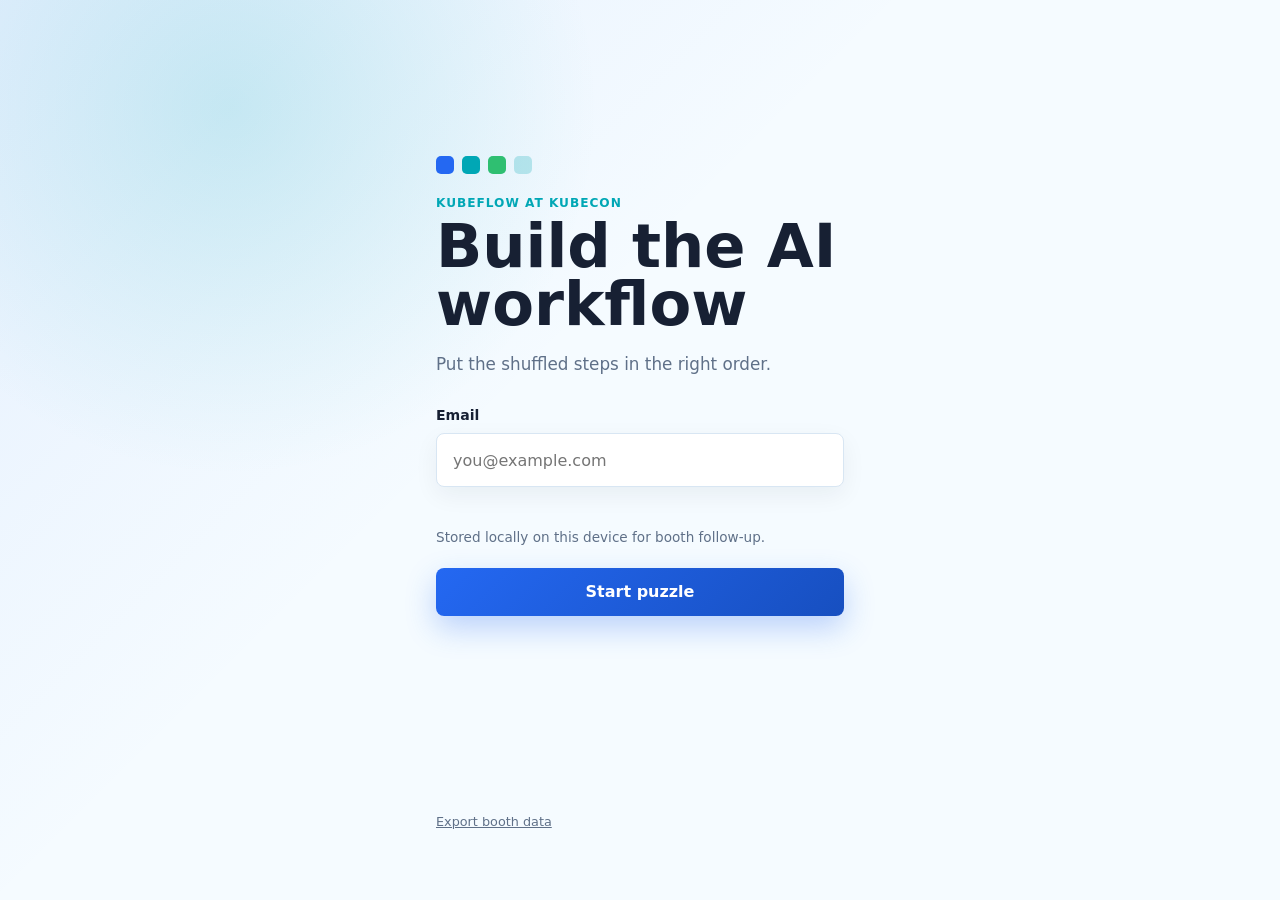
==== index.html @ bebbb447 "Add Kubeflow booth game Signed-off-by: XploY04 <2004agarwalyash@gmail.com>" ====
<!doctype html>
<html lang="en">
  <head>
    <meta charset="utf-8">
    <meta name="viewport" content="width=device-width, initial-scale=1">
    <title>Kubeflow Booth Game</title>
    <link rel="stylesheet" href="styles.css">
  </head>
  <body>
    <main class="app-shell">
      <section id="landingScreen" class="screen landing-screen" aria-labelledby="landingTitle">
        <div class="brand-mark" aria-hidden="true">
          <span></span>
          <span></span>
          <span></span>
        </div>
        <p class="eyebrow">Kubeflow at KubeCon</p>
        <h1 id="landingTitle">Build the AI workflow</h1>
        <p class="intro">Put the shuffled steps in the right order.</p>

        <form id="emailForm" class="email-form" novalidate>
          <label for="emailInput">Email</label>
          <input id="emailInput" type="text" inputmode="email" autocomplete="email" placeholder="you@example.com" required>
          <p id="emailError" class="form-error" role="alert"></p>
          <p class="privacy-note">Stored locally on this device for booth follow-up.</p>
          <button class="primary-button" type="submit">Start puzzle</button>
        </form>
      </section>

      <section id="gameScreen" class="screen game-screen is-hidden" aria-labelledby="puzzleTitle">
        <header class="game-header">
          <div>
            <p class="eyebrow">Workflow puzzle</p>
            <h2 id="puzzleTitle"></h2>
          </div>
          <span id="scoreChip" class="score-chip">0 solved</span>
        </header>

        <p class="game-instruction">Tap one card, then tap another to swap them.</p>
        <div id="feedback" class="feedback" aria-live="polite"></div>
        <ol id="cardList" class="card-list" aria-label="Workflow steps"></ol>

        <div class="sticky-actions">
          <button id="shuffleButton" class="secondary-button" type="button">Shuffle</button>
          <button id="checkButton" class="primary-button" type="button">Check order</button>
        </div>
      </section>

      <section id="winScreen" class="screen win-screen is-hidden" aria-labelledby="winTitle">
        <div class="confetti" aria-hidden="true">
          <span></span>
          <span></span>
          <span></span>
          <span></span>
          <span></span>
          <span></span>
        </div>
        <p class="eyebrow">Puzzle complete</p>
        <h2 id="winTitle">You built a Kubeflow workflow.</h2>
        <p id="winExplanation" class="win-copy"></p>
        <div class="win-stats">
          <span id="attemptCount">0 checks</span>
          <span id="solvedCount">0 solved</span>
        </div>
        <div class="win-actions">
          <button id="nextButton" class="primary-button" type="button">Next puzzle</button>
          <button id="restartButton" class="secondary-button" type="button">Restart this puzzle</button>
        </div>
      </section>
    </main>

    <footer class="staff-footer">
      <button id="exportButton" type="button">Export booth data</button>
    </footer>

    <script src="app.js"></script>
  </body>
</html>
---- styles.css ----
:root {
  --background: #f5fbff;
  --surface: #ffffff;
  --text: #172033;
  --muted: #5f7088;
  --primary: #2468f2;
  --teal: #00a7b5;
  --success: #2fbf71;
  --warning: #f7b731;
  --border: #d8e6f3;
  --soft-blue: #e8f2ff;
  --shadow: 0 18px 48px rgba(23, 32, 51, 0.12);
}

* {
  box-sizing: border-box;
}

html {
  min-height: 100%;
  background: var(--background);
}

body {
  min-height: 100vh;
  margin: 0;
  color: var(--text);
  font-family: Inter, ui-sans-serif, system-ui, -apple-system, BlinkMacSystemFont, "Segoe UI", sans-serif;
  background:
    radial-gradient(circle at 18% 12%, rgba(0, 167, 181, 0.16), transparent 28%),
    linear-gradient(135deg, rgba(36, 104, 242, 0.08), transparent 42%),
    var(--background);
}

body::before {
  position: fixed;
  inset: 0;
  z-index: -1;
  content: "";
  background-image:
    linear-gradient(rgba(36, 104, 242, 0.08) 1px, transparent 1px),
    linear-gradient(90deg, rgba(36, 104, 242, 0.08) 1px, transparent 1px);
  background-size: 38px 38px;
  mask-image: linear-gradient(to bottom, rgba(0, 0, 0, 0.8), transparent 80%);
}

button,
input {
  font: inherit;
}

button {
  min-height: 48px;
  border: 0;
  cursor: pointer;
}

.app-shell {
  width: min(100%, 440px);
  min-height: calc(100vh - 48px);
  margin: 0 auto;
  padding: 18px 16px 96px;
}

.screen {
  position: relative;
  min-height: calc(100vh - 160px);
}

.is-hidden {
  display: none;
}

.landing-screen,
.win-screen {
  display: flex;
  flex-direction: column;
  justify-content: center;
}

.screen.is-hidden {
  display: none;
}

.brand-mark {
  display: grid;
  grid-template-columns: repeat(3, 18px);
  gap: 8px;
  margin-bottom: 22px;
}

.brand-mark span {
  width: 18px;
  height: 18px;
  border-radius: 5px;
  background: var(--primary);
  box-shadow: 26px 0 0 rgba(0, 167, 181, 0.24);
}

.brand-mark span:nth-child(2) {
  background: var(--teal);
}

.brand-mark span:nth-child(3) {
  background: var(--success);
}

.eyebrow {
  margin: 0 0 8px;
  color: var(--teal);
  font-size: 0.76rem;
  font-weight: 800;
  letter-spacing: 0.08em;
  text-transform: uppercase;
}

h1,
h2 {
  margin: 0;
  letter-spacing: 0;
}

h1 {
  max-width: 11ch;
  font-size: clamp(2.45rem, 14vw, 3.8rem);
  line-height: 0.95;
}

h2 {
  font-size: 1.55rem;
  line-height: 1.08;
}

.intro,
.game-instruction,
.win-copy,
.privacy-note {
  color: var(--muted);
  line-height: 1.5;
}

.intro {
  margin: 18px 0 30px;
  font-size: 1.05rem;
}

.email-form {
  display: grid;
  gap: 10px;
}

.email-form label {
  color: var(--text);
  font-size: 0.88rem;
  font-weight: 750;
}

.email-form input {
  width: 100%;
  min-height: 54px;
  padding: 0 16px;
  border: 1px solid var(--border);
  border-radius: 8px;
  color: var(--text);
  background: var(--surface);
  box-shadow: 0 8px 24px rgba(23, 32, 51, 0.06);
  outline: none;
}

.email-form input:focus {
  border-color: var(--primary);
  box-shadow: 0 0 0 4px rgba(36, 104, 242, 0.14);
}

.form-error {
  min-height: 20px;
  margin: 0;
  color: #ba3f3f;
  font-size: 0.88rem;
}

.privacy-note {
  margin: 0 0 10px;
  font-size: 0.85rem;
}

.primary-button,
.secondary-button {
  width: 100%;
  border-radius: 8px;
  font-weight: 800;
}

.primary-button {
  color: #ffffff;
  background: linear-gradient(135deg, var(--primary), #174fc0);
  box-shadow: 0 12px 30px rgba(36, 104, 242, 0.28);
}

.secondary-button {
  border: 1px solid var(--border);
  color: var(--primary);
  background: var(--surface);
}

.game-header {
  display: flex;
  align-items: flex-start;
  justify-content: space-between;
  gap: 14px;
  padding-top: 8px;
}

.score-chip {
  flex: 0 0 auto;
  min-height: 34px;
  padding: 8px 10px;
  border: 1px solid rgba(0, 167, 181, 0.22);
  border-radius: 999px;
  color: var(--teal);
  background: rgba(0, 167, 181, 0.08);
  font-size: 0.82rem;
  font-weight: 800;
}

.game-instruction {
  margin: 14px 0 10px;
  font-size: 0.95rem;
}

.feedback {
  min-height: 44px;
  margin-bottom: 10px;
  padding: 10px 12px;
  border-radius: 8px;
  color: var(--muted);
  background: rgba(255, 255, 255, 0.72);
  border: 1px solid rgba(216, 230, 243, 0.82);
  font-size: 0.9rem;
  line-height: 1.35;
}

.feedback.is-warning {
  color: #7a5108;
  background: rgba(247, 183, 49, 0.15);
  border-color: rgba(247, 183, 49, 0.42);
}

.card-list {
  position: relative;
  display: grid;
  gap: 12px;
  margin: 0;
  padding: 0 0 12px;
  list-style: none;
  counter-reset: card-step;
}

.card-list::before {
  position: absolute;
  top: 22px;
  bottom: 34px;
  left: 22px;
  width: 2px;
  content: "";
  background: linear-gradient(to bottom, rgba(36, 104, 242, 0.22), rgba(0, 167, 181, 0.2));
}

.workflow-card {
  position: relative;
  display: grid;
  grid-template-columns: 44px 1fr;
  gap: 12px;
  width: 100%;
  min-height: 88px;
  padding: 14px;
  border: 1px solid var(--border);
  border-radius: 8px;
  color: var(--text);
  text-align: left;
  background: rgba(255, 255, 255, 0.94);
  box-shadow: 0 10px 26px rgba(23, 32, 51, 0.08);
}

.card-position {
  display: grid;
  width: 38px;
  height: 38px;
  place-items: center;
  border-radius: 50%;
  color: #ffffff;
  background: var(--primary);
  font-size: 0.86rem;
  font-weight: 850;
}

.workflow-card.is-selected {
  border-color: var(--primary);
  box-shadow: 0 0 0 4px rgba(36, 104, 242, 0.16), 0 12px 28px rgba(23, 32, 51, 0.12);
}

.workflow-card.is-wrong {
  border-color: rgba(247, 183, 49, 0.8);
  background: #fffaf0;
}

.card-action {
  display: block;
  margin-bottom: 7px;
  font-size: 1.08rem;
  font-weight: 850;
  line-height: 1.14;
}

.card-component {
  display: inline-flex;
  max-width: 100%;
  min-height: 28px;
  align-items: center;
  padding: 5px 9px;
  border-radius: 999px;
  color: var(--primary);
  background: var(--soft-blue);
  font-size: 0.78rem;
  font-weight: 800;
  line-height: 1.2;
}

.card-hint {
  display: block;
  margin-top: 8px;
  color: #7a5108;
  font-size: 0.84rem;
  line-height: 1.35;
}

.sticky-actions {
  position: fixed;
  right: max(16px, calc((100vw - 440px) / 2 + 16px));
  bottom: 0;
  left: max(16px, calc((100vw - 440px) / 2 + 16px));
  display: grid;
  grid-template-columns: 0.86fr 1.14fr;
  gap: 10px;
  padding: 12px 0 16px;
  background: linear-gradient(to top, var(--background) 76%, rgba(245, 251, 255, 0));
}

.win-screen {
  text-align: left;
}

.win-copy {
  margin: 18px 0;
  font-size: 1rem;
}

.win-stats {
  display: flex;
  gap: 10px;
  margin-bottom: 22px;
}

.win-stats span {
  padding: 9px 11px;
  border-radius: 999px;
  color: var(--teal);
  background: rgba(0, 167, 181, 0.08);
  font-size: 0.86rem;
  font-weight: 850;
}

.win-actions {
  display: grid;
  gap: 10px;
}

.confetti {
  position: absolute;
  inset: 0;
  pointer-events: none;
  overflow: hidden;
}

.confetti span {
  position: absolute;
  top: 8%;
  width: 9px;
  height: 18px;
  border-radius: 3px;
  background: var(--primary);
  animation: fall 1.2s ease-out both;
}

.confetti span:nth-child(1) {
  left: 10%;
}

.confetti span:nth-child(2) {
  left: 24%;
  background: var(--teal);
  animation-delay: 0.08s;
}

.confetti span:nth-child(3) {
  left: 42%;
  background: var(--warning);
  animation-delay: 0.16s;
}

.confetti span:nth-child(4) {
  left: 58%;
  background: var(--success);
  animation-delay: 0.04s;
}

.confetti span:nth-child(5) {
  left: 74%;
  background: var(--primary);
  animation-delay: 0.2s;
}

.confetti span:nth-child(6) {
  left: 88%;
  background: var(--teal);
  animation-delay: 0.12s;
}

.staff-footer {
  width: min(100%, 440px);
  margin: -48px auto 0;
  padding: 0 16px 14px;
}

.staff-footer button {
  min-height: 34px;
  padding: 0;
  color: var(--muted);
  background: transparent;
  font-size: 0.8rem;
  text-decoration: underline;
}

@keyframes fall {
  0% {
    opacity: 0;
    transform: translateY(-20px) rotate(0deg);
  }

  18% {
    opacity: 1;
  }

  100% {
    opacity: 0;
    transform: translateY(180px) rotate(220deg);
  }
}

@media (min-width: 720px) {
  .app-shell {
    padding-top: 36px;
  }

  .screen {
    min-height: 700px;
  }
}

@media (prefers-reduced-motion: reduce) {
  *,
  *::before,
  *::after {
    scroll-behavior: auto !important;
    animation-duration: 0.01ms !important;
    animation-iteration-count: 1 !important;
    transition-duration: 0.01ms !important;
  }
}
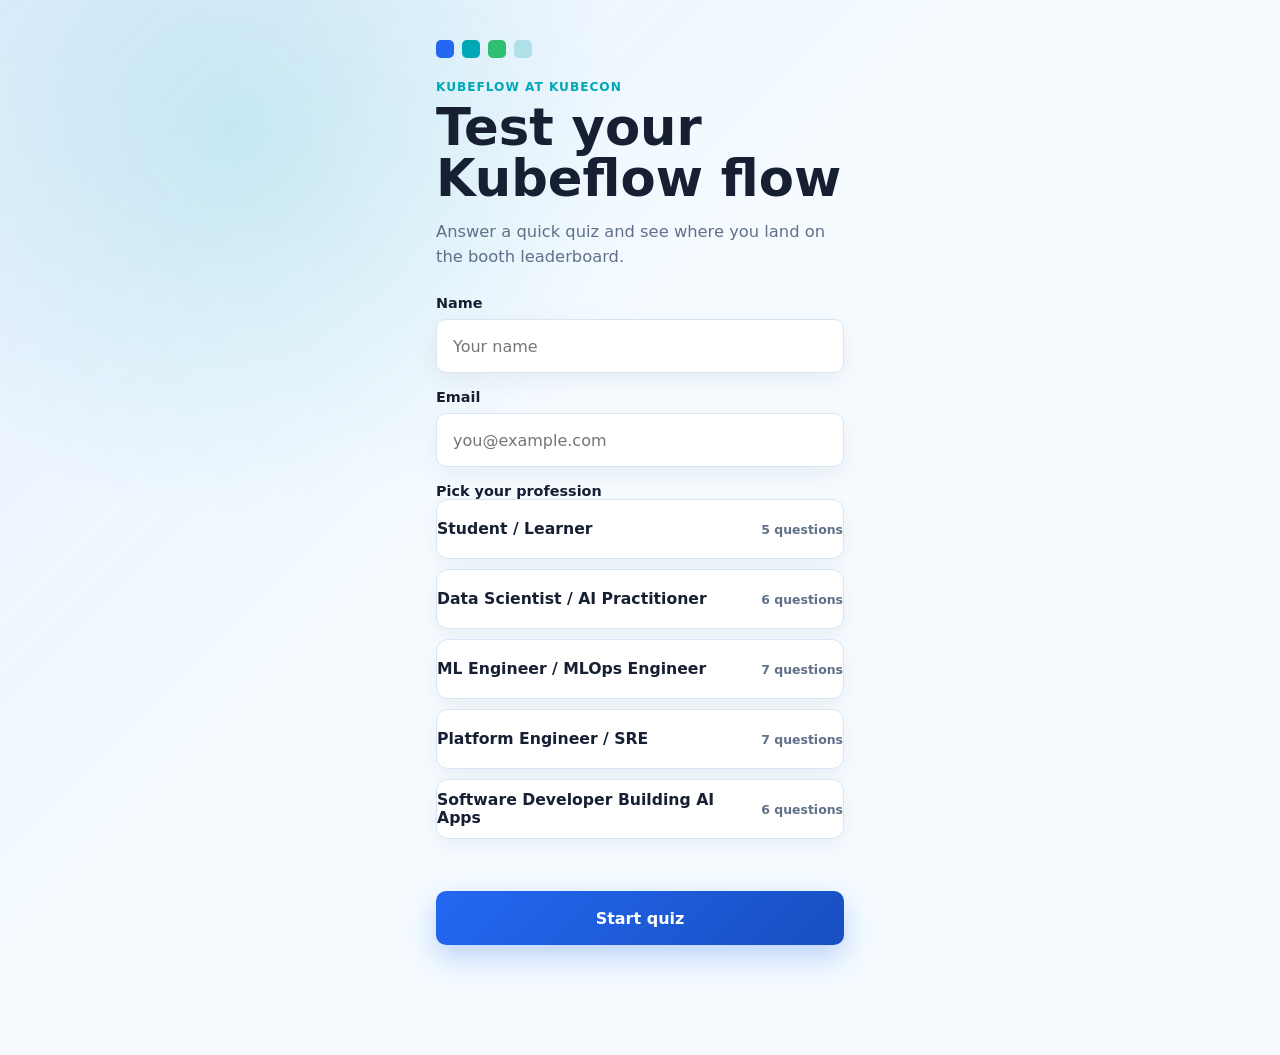
==== commit f8fb253e: "Convert booth game to Kubeflow quiz Signed-off-by: XploY04 <2004agarwalyash@gmail.com>" ====
--- a/index.html
+++ b/index.html
@@ -2,77 +2,119 @@
 <html lang="en">
   <head>
     <meta charset="utf-8">
-    <meta name="viewport" content="width=device-width, initial-scale=1">
-    <title>Kubeflow Booth Game</title>
+    <meta name="viewport" content="width=device-width, initial-scale=1, viewport-fit=cover">
+    <title>Test your Kubeflow flow</title>
     <link rel="stylesheet" href="styles.css">
   </head>
   <body>
     <main class="app-shell">
-      <section id="landingScreen" class="screen landing-screen" aria-labelledby="landingTitle">
+      <!-- 1. Start screen -->
+      <section id="startScreen" class="screen start-screen" aria-labelledby="startTitle">
         <div class="brand-mark" aria-hidden="true">
           <span></span>
           <span></span>
           <span></span>
         </div>
         <p class="eyebrow">Kubeflow at KubeCon</p>
-        <h1 id="landingTitle">Build the AI workflow</h1>
-        <p class="intro">Put the shuffled steps in the right order.</p>
+        <h1 id="startTitle">Test your Kubeflow flow</h1>
+        <p class="intro">Answer a quick quiz and see where you land on the booth leaderboard.</p>
 
-        <form id="emailForm" class="email-form" novalidate>
-          <label for="emailInput">Email</label>
-          <input id="emailInput" type="text" inputmode="email" autocomplete="email" placeholder="you@example.com" required>
-          <p id="emailError" class="form-error" role="alert"></p>
-          <p class="privacy-note">Stored locally on this device for booth follow-up.</p>
-          <button class="primary-button" type="submit">Start puzzle</button>
+        <form id="startForm" class="start-form" novalidate>
+          <div class="field">
+            <label for="nameInput">Name</label>
+            <input id="nameInput" type="text" autocomplete="name" placeholder="Your name" required>
+          </div>
+
+          <div class="field">
+            <label for="emailInput">Email</label>
+            <input id="emailInput" type="email" inputmode="email" autocomplete="email" placeholder="you@example.com" required>
+          </div>
+
+          <fieldset class="field profession-field">
+            <legend>Pick your profession</legend>
+            <div id="professionGroup" class="profession-group"></div>
+          </fieldset>
+
+          <p id="startError" class="form-error" role="alert"></p>
+          <button class="primary-button" type="submit">Start quiz</button>
         </form>
       </section>
 
-      <section id="gameScreen" class="screen game-screen is-hidden" aria-labelledby="puzzleTitle">
-        <header class="game-header">
-          <div>
-            <p class="eyebrow">Workflow puzzle</p>
-            <h2 id="puzzleTitle"></h2>
+      <!-- 2. Quiz screen -->
+      <section id="quizScreen" class="screen quiz-screen is-hidden" aria-labelledby="questionPrompt">
+        <header class="quiz-header">
+          <span id="professionPill" class="pill pill-teal"></span>
+          <div class="quiz-meters">
+            <span id="progressLabel" class="meter">Question 1 of 5</span>
+            <span id="timerLabel" class="meter meter-time" aria-live="off">0:00</span>
+            <span id="correctLabel" class="meter meter-correct">0 correct</span>
           </div>
-          <span id="scoreChip" class="score-chip">0 solved</span>
+          <div class="progress-track" aria-hidden="true">
+            <span id="progressBar" class="progress-fill"></span>
+          </div>
         </header>
 
-        <p class="game-instruction">Tap one card, then tap another to swap them.</p>
-        <div id="feedback" class="feedback" aria-live="polite"></div>
-        <ol id="cardList" class="card-list" aria-label="Workflow steps"></ol>
+        <h2 id="questionPrompt" class="question-prompt"></h2>
+        <ul id="optionsList" class="options-list" aria-label="Answer options"></ul>
 
         <div class="sticky-actions">
-          <button id="shuffleButton" class="secondary-button" type="button">Shuffle</button>
-          <button id="checkButton" class="primary-button" type="button">Check order</button>
+          <button id="nextButton" class="primary-button" type="button" disabled>Next</button>
         </div>
       </section>
 
-      <section id="winScreen" class="screen win-screen is-hidden" aria-labelledby="winTitle">
-        <div class="confetti" aria-hidden="true">
-          <span></span>
-          <span></span>
-          <span></span>
-          <span></span>
-          <span></span>
-          <span></span>
+      <!-- 3. Result screen -->
+      <section id="resultScreen" class="screen result-screen is-hidden" aria-labelledby="resultTitle">
+        <p class="eyebrow">Quiz complete</p>
+        <h2 id="resultTitle">Nice work!</h2>
+
+        <div class="score-hero">
+          <span class="score-hero-label">Your score</span>
+          <span id="resultScore" class="score-hero-value">0</span>
         </div>
-        <p class="eyebrow">Puzzle complete</p>
-        <h2 id="winTitle">You built a Kubeflow workflow.</h2>
-        <p id="winExplanation" class="win-copy"></p>
-        <div class="win-stats">
-          <span id="attemptCount">0 checks</span>
-          <span id="solvedCount">0 solved</span>
+
+        <div class="result-stats">
+          <div class="stat-card">
+            <span class="stat-label">Correct</span>
+            <span id="resultCorrect" class="stat-value">0 / 0</span>
+          </div>
+          <div class="stat-card">
+            <span class="stat-label">Time</span>
+            <span id="resultTime" class="stat-value">0:00</span>
+          </div>
+          <div class="stat-card stat-card-wide">
+            <span class="stat-label">Profession</span>
+            <span id="resultProfession" class="stat-value"></span>
+          </div>
         </div>
-        <div class="win-actions">
-          <button id="nextButton" class="primary-button" type="button">Next puzzle</button>
-          <button id="restartButton" class="secondary-button" type="button">Restart this puzzle</button>
+
+        <div class="summary-card">
+          <p class="summary-title">What you just learned</p>
+          <p id="resultSummary" class="summary-copy"></p>
+        </div>
+
+        <p id="resultNote" class="result-note is-hidden" role="alert"></p>
+
+        <div class="stacked-actions">
+          <button id="viewLeaderboardButton" class="primary-button" type="button">View leaderboard</button>
+          <button id="tryAgainButton" class="secondary-button" type="button">Try again</button>
+        </div>
+      </section>
+
+      <!-- 4. Leaderboard screen -->
+      <section id="leaderboardScreen" class="screen leaderboard-screen is-hidden" aria-labelledby="leaderboardTitle">
+        <p class="eyebrow">Booth leaderboard</p>
+        <h2 id="leaderboardTitle">Top players</h2>
+        <p id="leaderboardNote" class="leaderboard-note is-hidden"></p>
+        <div id="leaderboardStatus" class="leaderboard-status">Loading leaderboard…</div>
+        <ol id="leaderboardList" class="leaderboard-list" aria-label="Leaderboard"></ol>
+
+        <div class="stacked-actions">
+          <button id="backToResultButton" class="secondary-button is-hidden" type="button">Back to result</button>
+          <button id="playAgainButton" class="primary-button" type="button">Play again</button>
         </div>
       </section>
     </main>
 
-    <footer class="staff-footer">
-      <button id="exportButton" type="button">Export booth data</button>
-    </footer>
-
-    <script src="app.js"></script>
+    <script type="module" src="app.js"></script>
   </body>
 </html>
--- a/styles.css
+++ b/styles.css
@@ -57,54 +57,20 @@
 
 .app-shell {
   width: min(100%, 440px);
-  min-height: calc(100vh - 48px);
+  min-height: 100vh;
   margin: 0 auto;
-  padding: 18px 16px 96px;
+  padding: 20px 16px 110px;
 }
 
 .screen {
   position: relative;
-  min-height: calc(100vh - 160px);
 }
 
 .is-hidden {
-  display: none;
-}
-
-.landing-screen,
-.win-screen {
-  display: flex;
-  flex-direction: column;
-  justify-content: center;
-}
-
-.screen.is-hidden {
-  display: none;
-}
-
-.brand-mark {
-  display: grid;
-  grid-template-columns: repeat(3, 18px);
-  gap: 8px;
-  margin-bottom: 22px;
-}
-
-.brand-mark span {
-  width: 18px;
-  height: 18px;
-  border-radius: 5px;
-  background: var(--primary);
-  box-shadow: 26px 0 0 rgba(0, 167, 181, 0.24);
-}
-
-.brand-mark span:nth-child(2) {
-  background: var(--teal);
-}
-
-.brand-mark span:nth-child(3) {
-  background: var(--success);
-}
-
+  display: none !important;
+}
+
+/* Shared text ----------------------------------------------------------- */
 .eyebrow {
   margin: 0 0 8px;
   color: var(--teal);
@@ -121,73 +87,51 @@
 }
 
 h1 {
-  max-width: 11ch;
-  font-size: clamp(2.45rem, 14vw, 3.8rem);
-  line-height: 0.95;
+  font-size: clamp(2.2rem, 11vw, 3.2rem);
+  line-height: 1;
 }
 
 h2 {
-  font-size: 1.55rem;
-  line-height: 1.08;
-}
-
-.intro,
-.game-instruction,
-.win-copy,
-.privacy-note {
-  color: var(--muted);
+  font-size: 1.5rem;
+  line-height: 1.12;
+}
+
+.intro {
+  margin: 16px 0 26px;
+  color: var(--muted);
+  font-size: 1.02rem;
   line-height: 1.5;
 }
 
-.intro {
-  margin: 18px 0 30px;
-  font-size: 1.05rem;
-}
-
-.email-form {
-  display: grid;
-  gap: 10px;
-}
-
-.email-form label {
-  color: var(--text);
-  font-size: 0.88rem;
-  font-weight: 750;
-}
-
-.email-form input {
-  width: 100%;
-  min-height: 54px;
-  padding: 0 16px;
-  border: 1px solid var(--border);
-  border-radius: 8px;
-  color: var(--text);
-  background: var(--surface);
-  box-shadow: 0 8px 24px rgba(23, 32, 51, 0.06);
-  outline: none;
-}
-
-.email-form input:focus {
-  border-color: var(--primary);
-  box-shadow: 0 0 0 4px rgba(36, 104, 242, 0.14);
-}
-
-.form-error {
-  min-height: 20px;
-  margin: 0;
-  color: #ba3f3f;
-  font-size: 0.88rem;
-}
-
-.privacy-note {
-  margin: 0 0 10px;
-  font-size: 0.85rem;
-}
-
+.brand-mark {
+  display: grid;
+  grid-template-columns: repeat(3, 18px);
+  gap: 8px;
+  margin-bottom: 22px;
+}
+
+.brand-mark span {
+  width: 18px;
+  height: 18px;
+  border-radius: 5px;
+  background: var(--primary);
+  box-shadow: 26px 0 0 rgba(0, 167, 181, 0.24);
+}
+
+.brand-mark span:nth-child(2) {
+  background: var(--teal);
+}
+
+.brand-mark span:nth-child(3) {
+  background: var(--success);
+}
+
+/* Buttons --------------------------------------------------------------- */
 .primary-button,
 .secondary-button {
   width: 100%;
-  border-radius: 8px;
+  min-height: 54px;
+  border-radius: 10px;
   font-weight: 800;
 }
 
@@ -197,141 +141,240 @@
   box-shadow: 0 12px 30px rgba(36, 104, 242, 0.28);
 }
 
+.primary-button:disabled {
+  color: rgba(255, 255, 255, 0.85);
+  background: #b6c6e6;
+  box-shadow: none;
+  cursor: not-allowed;
+}
+
 .secondary-button {
   border: 1px solid var(--border);
   color: var(--primary);
   background: var(--surface);
 }
 
-.game-header {
+.stacked-actions {
+  display: grid;
+  gap: 10px;
+  margin-top: 22px;
+}
+
+/* Start screen ---------------------------------------------------------- */
+.start-form {
+  display: grid;
+  gap: 16px;
+}
+
+.field {
+  display: grid;
+  gap: 8px;
+  margin: 0;
+  padding: 0;
+  border: 0;
+}
+
+.field label,
+.field legend {
+  padding: 0;
+  color: var(--text);
+  font-size: 0.9rem;
+  font-weight: 750;
+}
+
+.field input {
+  width: 100%;
+  min-height: 54px;
+  padding: 0 16px;
+  border: 1px solid var(--border);
+  border-radius: 10px;
+  color: var(--text);
+  background: var(--surface);
+  box-shadow: 0 8px 24px rgba(23, 32, 51, 0.06);
+  outline: none;
+}
+
+.field input:focus {
+  border-color: var(--primary);
+  box-shadow: 0 0 0 4px rgba(36, 104, 242, 0.14);
+}
+
+.profession-group {
+  display: grid;
+  gap: 10px;
+}
+
+.profession-option {
+  position: relative;
   display: flex;
-  align-items: flex-start;
+  align-items: center;
   justify-content: space-between;
-  gap: 14px;
-  padding-top: 8px;
-}
-
-.score-chip {
+  gap: 12px;
+  min-height: 60px;
+  padding: 12px 16px;
+  border: 1px solid var(--border);
+  border-radius: 12px;
+  background: var(--surface);
+  box-shadow: 0 8px 22px rgba(23, 32, 51, 0.05);
+  cursor: pointer;
+}
+
+.profession-option input {
+  position: absolute;
+  opacity: 0;
+  pointer-events: none;
+}
+
+.profession-text {
+  font-size: 0.98rem;
+  font-weight: 700;
+  line-height: 1.2;
+}
+
+.profession-count {
   flex: 0 0 auto;
-  min-height: 34px;
-  padding: 8px 10px;
-  border: 1px solid rgba(0, 167, 181, 0.22);
+  color: var(--muted);
+  font-size: 0.78rem;
+  font-weight: 700;
+}
+
+.profession-option:has(input:checked) {
+  border-color: var(--primary);
+  background: var(--soft-blue);
+  box-shadow: 0 0 0 3px rgba(36, 104, 242, 0.16), 0 10px 26px rgba(23, 32, 51, 0.1);
+}
+
+.profession-option:has(input:checked) .profession-count {
+  color: var(--primary);
+}
+
+.profession-option:has(input:focus-visible) {
+  outline: 3px solid rgba(36, 104, 242, 0.4);
+  outline-offset: 2px;
+}
+
+.form-error {
+  min-height: 20px;
+  margin: 0;
+  color: #ba3f3f;
+  font-size: 0.88rem;
+  font-weight: 650;
+}
+
+/* Pills ----------------------------------------------------------------- */
+.pill {
+  display: inline-flex;
+  align-items: center;
+  min-height: 30px;
+  padding: 6px 12px;
   border-radius: 999px;
-  color: var(--teal);
-  background: rgba(0, 167, 181, 0.08);
   font-size: 0.82rem;
   font-weight: 800;
-}
-
-.game-instruction {
-  margin: 14px 0 10px;
-  font-size: 0.95rem;
-}
-
-.feedback {
-  min-height: 44px;
-  margin-bottom: 10px;
-  padding: 10px 12px;
-  border-radius: 8px;
-  color: var(--muted);
-  background: rgba(255, 255, 255, 0.72);
-  border: 1px solid rgba(216, 230, 243, 0.82);
-  font-size: 0.9rem;
-  line-height: 1.35;
-}
-
-.feedback.is-warning {
-  color: #7a5108;
-  background: rgba(247, 183, 49, 0.15);
-  border-color: rgba(247, 183, 49, 0.42);
-}
-
-.card-list {
-  position: relative;
+  line-height: 1.2;
+}
+
+.pill-teal {
+  color: var(--teal);
+  background: rgba(0, 167, 181, 0.1);
+  border: 1px solid rgba(0, 167, 181, 0.22);
+}
+
+/* Quiz screen ----------------------------------------------------------- */
+.quiz-header {
   display: grid;
   gap: 12px;
-  margin: 0;
-  padding: 0 0 12px;
+  padding-top: 4px;
+}
+
+.quiz-meters {
+  display: flex;
+  flex-wrap: wrap;
+  align-items: center;
+  gap: 8px;
+}
+
+.meter {
+  flex: 0 0 auto;
+  min-height: 32px;
+  display: inline-flex;
+  align-items: center;
+  padding: 6px 11px;
+  border-radius: 999px;
+  border: 1px solid var(--border);
+  color: var(--muted);
+  background: var(--surface);
+  font-size: 0.82rem;
+  font-weight: 750;
+}
+
+.meter-time {
+  margin-left: auto;
+  color: var(--primary);
+  border-color: rgba(36, 104, 242, 0.25);
+  background: var(--soft-blue);
+  font-variant-numeric: tabular-nums;
+}
+
+.meter-correct {
+  color: var(--success);
+  border-color: rgba(47, 191, 113, 0.3);
+  background: rgba(47, 191, 113, 0.1);
+}
+
+.progress-track {
+  height: 8px;
+  border-radius: 999px;
+  background: rgba(36, 104, 242, 0.12);
+  overflow: hidden;
+}
+
+.progress-fill {
+  display: block;
+  height: 100%;
+  width: 0;
+  border-radius: 999px;
+  background: linear-gradient(90deg, var(--primary), var(--teal));
+  transition: width 0.25s ease;
+}
+
+.question-prompt {
+  margin: 22px 0 18px;
+  font-size: 1.32rem;
+  line-height: 1.25;
+}
+
+.options-list {
+  display: grid;
+  gap: 12px;
+  margin: 0;
+  padding: 0;
   list-style: none;
-  counter-reset: card-step;
-}
-
-.card-list::before {
-  position: absolute;
-  top: 22px;
-  bottom: 34px;
-  left: 22px;
-  width: 2px;
-  content: "";
-  background: linear-gradient(to bottom, rgba(36, 104, 242, 0.22), rgba(0, 167, 181, 0.2));
-}
-
-.workflow-card {
-  position: relative;
-  display: grid;
-  grid-template-columns: 44px 1fr;
-  gap: 12px;
+}
+
+.option-button {
   width: 100%;
-  min-height: 88px;
-  padding: 14px;
-  border: 1px solid var(--border);
-  border-radius: 8px;
+  min-height: 60px;
+  padding: 14px 16px;
+  border: 1px solid var(--border);
+  border-radius: 12px;
   color: var(--text);
   text-align: left;
-  background: rgba(255, 255, 255, 0.94);
-  box-shadow: 0 10px 26px rgba(23, 32, 51, 0.08);
-}
-
-.card-position {
-  display: grid;
-  width: 38px;
-  height: 38px;
-  place-items: center;
-  border-radius: 50%;
-  color: #ffffff;
-  background: var(--primary);
-  font-size: 0.86rem;
-  font-weight: 850;
-}
-
-.workflow-card.is-selected {
+  background: var(--surface);
+  box-shadow: 0 8px 22px rgba(23, 32, 51, 0.06);
+  font-size: 1rem;
+  font-weight: 650;
+  line-height: 1.3;
+}
+
+.option-button.is-selected {
   border-color: var(--primary);
-  box-shadow: 0 0 0 4px rgba(36, 104, 242, 0.16), 0 12px 28px rgba(23, 32, 51, 0.12);
-}
-
-.workflow-card.is-wrong {
-  border-color: rgba(247, 183, 49, 0.8);
-  background: #fffaf0;
-}
-
-.card-action {
-  display: block;
-  margin-bottom: 7px;
-  font-size: 1.08rem;
-  font-weight: 850;
-  line-height: 1.14;
-}
-
-.card-component {
-  display: inline-flex;
-  max-width: 100%;
-  min-height: 28px;
-  align-items: center;
-  padding: 5px 9px;
-  border-radius: 999px;
-  color: var(--primary);
   background: var(--soft-blue);
-  font-size: 0.78rem;
-  font-weight: 800;
-  line-height: 1.2;
-}
-
-.card-hint {
-  display: block;
-  margin-top: 8px;
-  color: #7a5108;
-  font-size: 0.84rem;
-  line-height: 1.35;
+  box-shadow: 0 0 0 3px rgba(36, 104, 242, 0.18), 0 10px 26px rgba(23, 32, 51, 0.1);
+}
+
+.option-button:focus-visible {
+  outline: 3px solid rgba(36, 104, 242, 0.4);
+  outline-offset: 2px;
 }
 
 .sticky-actions {
@@ -339,131 +382,206 @@
   right: max(16px, calc((100vw - 440px) / 2 + 16px));
   bottom: 0;
   left: max(16px, calc((100vw - 440px) / 2 + 16px));
-  display: grid;
-  grid-template-columns: 0.86fr 1.14fr;
+  padding: 12px 0 calc(16px + env(safe-area-inset-bottom, 0px));
+  background: linear-gradient(to top, var(--background) 78%, rgba(245, 251, 255, 0));
+}
+
+/* Result screen --------------------------------------------------------- */
+.score-hero {
+  display: grid;
+  gap: 4px;
+  margin: 22px 0 18px;
+  padding: 22px;
+  border-radius: 16px;
+  color: #ffffff;
+  text-align: center;
+  background: linear-gradient(135deg, var(--primary), var(--teal));
+  box-shadow: 0 16px 40px rgba(36, 104, 242, 0.28);
+}
+
+.score-hero-label {
+  font-size: 0.82rem;
+  font-weight: 750;
+  letter-spacing: 0.06em;
+  text-transform: uppercase;
+  opacity: 0.9;
+}
+
+.score-hero-value {
+  font-size: 3.4rem;
+  font-weight: 850;
+  line-height: 1;
+  font-variant-numeric: tabular-nums;
+}
+
+.result-stats {
+  display: grid;
+  grid-template-columns: 1fr 1fr;
   gap: 10px;
-  padding: 12px 0 16px;
-  background: linear-gradient(to top, var(--background) 76%, rgba(245, 251, 255, 0));
-}
-
-.win-screen {
-  text-align: left;
-}
-
-.win-copy {
-  margin: 18px 0;
+}
+
+.stat-card {
+  display: grid;
+  gap: 4px;
+  padding: 14px;
+  border: 1px solid var(--border);
+  border-radius: 12px;
+  background: var(--surface);
+  box-shadow: 0 8px 22px rgba(23, 32, 51, 0.05);
+}
+
+.stat-card-wide {
+  grid-column: 1 / -1;
+}
+
+.stat-label {
+  color: var(--muted);
+  font-size: 0.76rem;
+  font-weight: 750;
+  letter-spacing: 0.04em;
+  text-transform: uppercase;
+}
+
+.stat-value {
+  font-size: 1.15rem;
+  font-weight: 800;
+  line-height: 1.2;
+}
+
+.summary-card {
+  margin-top: 16px;
+  padding: 16px;
+  border: 1px solid var(--border);
+  border-left: 4px solid var(--teal);
+  border-radius: 12px;
+  background: var(--surface);
+}
+
+.summary-title {
+  margin: 0 0 8px;
+  color: var(--teal);
+  font-size: 0.82rem;
+  font-weight: 800;
+  letter-spacing: 0.04em;
+  text-transform: uppercase;
+}
+
+.summary-copy {
+  margin: 0;
+  color: var(--text);
+  font-size: 0.97rem;
+  line-height: 1.5;
+}
+
+.result-note,
+.leaderboard-note {
+  margin: 16px 0 0;
+  padding: 12px 14px;
+  border-radius: 10px;
+  font-size: 0.9rem;
+  line-height: 1.4;
+}
+
+.result-note.is-warning,
+.leaderboard-note {
+  color: #7a5108;
+  background: rgba(247, 183, 49, 0.15);
+  border: 1px solid rgba(247, 183, 49, 0.42);
+}
+
+/* Leaderboard screen ---------------------------------------------------- */
+.leaderboard-note {
+  margin: 0 0 16px;
+}
+
+.leaderboard-status {
+  margin: 8px 0 16px;
+  color: var(--muted);
+  font-size: 0.95rem;
+}
+
+.leaderboard-list {
+  display: grid;
+  gap: 10px;
+  margin: 0;
+  padding: 0;
+  list-style: none;
+}
+
+.leaderboard-card {
+  display: grid;
+  grid-template-columns: 42px 1fr auto;
+  align-items: center;
+  gap: 12px;
+  padding: 12px 14px;
+  border: 1px solid var(--border);
+  border-radius: 12px;
+  background: var(--surface);
+  box-shadow: 0 8px 22px rgba(23, 32, 51, 0.05);
+}
+
+.leaderboard-card.is-you {
+  border-color: var(--primary);
+  background: var(--soft-blue);
+  box-shadow: 0 0 0 2px rgba(36, 104, 242, 0.18), 0 10px 26px rgba(23, 32, 51, 0.08);
+}
+
+.lb-rank {
   font-size: 1rem;
-}
-
-.win-stats {
-  display: flex;
-  gap: 10px;
-  margin-bottom: 22px;
-}
-
-.win-stats span {
-  padding: 9px 11px;
-  border-radius: 999px;
-  color: var(--teal);
-  background: rgba(0, 167, 181, 0.08);
-  font-size: 0.86rem;
   font-weight: 850;
-}
-
-.win-actions {
-  display: grid;
-  gap: 10px;
-}
-
-.confetti {
-  position: absolute;
-  inset: 0;
-  pointer-events: none;
+  color: var(--primary);
+  font-variant-numeric: tabular-nums;
+}
+
+.lb-main {
+  display: grid;
+  gap: 3px;
+  min-width: 0;
+}
+
+.lb-name {
+  font-size: 1rem;
+  font-weight: 800;
+  line-height: 1.2;
   overflow: hidden;
-}
-
-.confetti span {
-  position: absolute;
-  top: 8%;
-  width: 9px;
-  height: 18px;
-  border-radius: 3px;
-  background: var(--primary);
-  animation: fall 1.2s ease-out both;
-}
-
-.confetti span:nth-child(1) {
-  left: 10%;
-}
-
-.confetti span:nth-child(2) {
-  left: 24%;
-  background: var(--teal);
-  animation-delay: 0.08s;
-}
-
-.confetti span:nth-child(3) {
-  left: 42%;
-  background: var(--warning);
-  animation-delay: 0.16s;
-}
-
-.confetti span:nth-child(4) {
-  left: 58%;
-  background: var(--success);
-  animation-delay: 0.04s;
-}
-
-.confetti span:nth-child(5) {
-  left: 74%;
-  background: var(--primary);
-  animation-delay: 0.2s;
-}
-
-.confetti span:nth-child(6) {
-  left: 88%;
-  background: var(--teal);
-  animation-delay: 0.12s;
-}
-
-.staff-footer {
-  width: min(100%, 440px);
-  margin: -48px auto 0;
-  padding: 0 16px 14px;
-}
-
-.staff-footer button {
-  min-height: 34px;
-  padding: 0;
-  color: var(--muted);
-  background: transparent;
+  text-overflow: ellipsis;
+  white-space: nowrap;
+}
+
+.lb-profession {
+  color: var(--muted);
   font-size: 0.8rem;
-  text-decoration: underline;
-}
-
-@keyframes fall {
-  0% {
-    opacity: 0;
-    transform: translateY(-20px) rotate(0deg);
-  }
-
-  18% {
-    opacity: 1;
-  }
-
-  100% {
-    opacity: 0;
-    transform: translateY(180px) rotate(220deg);
-  }
+  font-weight: 650;
+  line-height: 1.2;
+  overflow: hidden;
+  text-overflow: ellipsis;
+  white-space: nowrap;
+}
+
+.lb-stats {
+  display: grid;
+  gap: 3px;
+  justify-items: end;
+  text-align: right;
+}
+
+.lb-score {
+  font-size: 1.02rem;
+  font-weight: 850;
+  color: var(--text);
+  font-variant-numeric: tabular-nums;
+}
+
+.lb-detail {
+  color: var(--muted);
+  font-size: 0.78rem;
+  font-weight: 700;
+  font-variant-numeric: tabular-nums;
 }
 
 @media (min-width: 720px) {
   .app-shell {
-    padding-top: 36px;
-  }
-
-  .screen {
-    min-height: 700px;
+    padding-top: 40px;
   }
 }
 
